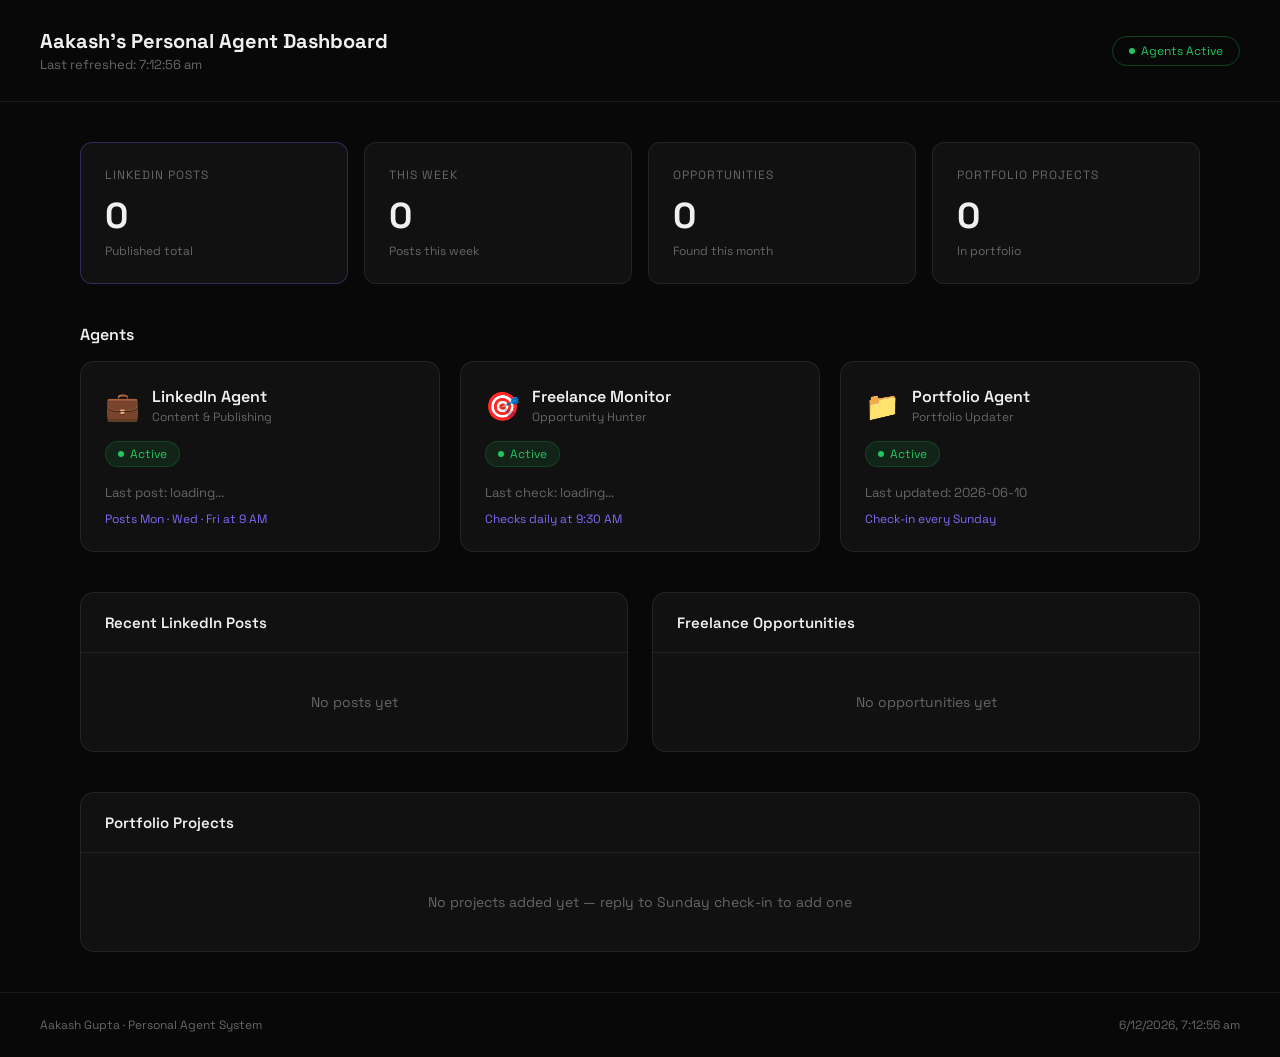
==== dashboard/index.html @ 2ecd1536 "Initial setup" ====
<!DOCTYPE html>
<html lang="en">
<head>
  <meta charset="UTF-8" />
  <meta name="viewport" content="width=device-width, initial-scale=1.0" />
  <title>Aakash — Personal Agent Dashboard</title>
  <link href="https://fonts.googleapis.com/css2?family=Space+Grotesk:wght@400;500;600;700&display=swap" rel="stylesheet" />
  <style>
    * { margin: 0; padding: 0; box-sizing: border-box; }
    :root {
      --bg: #080808; --bg2: #111; --bg3: #1a1a1a;
      --text: #f0f0f0; --muted: #666;
      --accent: #7c6af7; --green: #22c55e;
      --orange: #f5821f; --red: #ef4444;
      --border: rgba(255,255,255,0.08);
      --font: 'Space Grotesk', sans-serif;
    }
    body { background: var(--bg); color: var(--text); font-family: var(--font); min-height: 100vh; }

    .header {
      padding: 28px 40px; border-bottom: 1px solid var(--border);
      display: flex; align-items: center; justify-content: space-between;
    }
    .header-left h1 { font-size: 20px; font-weight: 700; }
    .header-left p { font-size: 13px; color: var(--muted); margin-top: 2px; }
    .header-tag {
      font-size: 12px; color: var(--green);
      border: 1px solid rgba(34,197,94,0.3);
      padding: 6px 16px; border-radius: 40px;
      display: flex; align-items: center; gap: 6px;
    }
    .header-tag::before {
      content: ''; width: 6px; height: 6px;
      background: var(--green); border-radius: 50%;
      animation: pulse 2s infinite;
    }
    @keyframes pulse { 0%,100%{opacity:1;transform:scale(1)} 50%{opacity:.5;transform:scale(1.4)} }

    .main { padding: 40px; max-width: 1200px; margin: 0 auto; }

    /* STATS ROW */
    .stats { display: grid; grid-template-columns: repeat(4,1fr); gap: 16px; margin-bottom: 40px; }
    .stat-card {
      background: var(--bg2); border: 1px solid var(--border);
      border-radius: 12px; padding: 24px;
    }
    .stat-card .label { font-size: 12px; color: var(--muted); letter-spacing: 1px; text-transform: uppercase; margin-bottom: 10px; }
    .stat-card .value { font-size: 36px; font-weight: 700; }
    .stat-card .sub { font-size: 12px; color: var(--muted); margin-top: 4px; }
    .stat-card.accent-border { border-color: rgba(124,106,247,0.3); }

    /* AGENT CARDS */
    .agents { display: grid; grid-template-columns: repeat(3,1fr); gap: 20px; margin-bottom: 40px; }
    .agent-card {
      background: var(--bg2); border: 1px solid var(--border);
      border-radius: 14px; padding: 24px;
    }
    .agent-header { display: flex; align-items: center; gap: 12px; margin-bottom: 16px; }
    .agent-icon { font-size: 28px; }
    .agent-name { font-size: 16px; font-weight: 600; }
    .agent-role { font-size: 12px; color: var(--muted); margin-top: 2px; }
    .agent-status {
      display: inline-flex; align-items: center; gap: 6px;
      font-size: 12px; padding: 4px 12px; border-radius: 40px;
      margin-bottom: 16px;
    }
    .status-active { background: rgba(34,197,94,0.1); color: var(--green); border: 1px solid rgba(34,197,94,0.2); }
    .status-idle { background: rgba(255,255,255,0.04); color: var(--muted); border: 1px solid var(--border); }
    .status-dot { width: 6px; height: 6px; border-radius: 50%; background: currentColor; }
    .agent-last { font-size: 13px; color: var(--muted); line-height: 1.5; }
    .agent-schedule { font-size: 12px; color: var(--accent); margin-top: 8px; }

    /* TABLES */
    .section-title { font-size: 16px; font-weight: 600; margin-bottom: 16px; }
    .grid2 { display: grid; grid-template-columns: 1fr 1fr; gap: 24px; margin-bottom: 40px; }

    .table-card { background: var(--bg2); border: 1px solid var(--border); border-radius: 14px; overflow: hidden; }
    .table-card .table-header { padding: 20px 24px; border-bottom: 1px solid var(--border); font-size: 15px; font-weight: 600; display: flex; align-items: center; justify-content: space-between; }
    .table-card .table-header span { font-size: 12px; color: var(--muted); font-weight: 400; }
    .table-row { padding: 14px 24px; border-bottom: 1px solid var(--border); display: flex; align-items: center; justify-content: space-between; }
    .table-row:last-child { border-bottom: none; }
    .table-row-left { font-size: 14px; }
    .table-row-left .row-sub { font-size: 12px; color: var(--muted); margin-top: 2px; }
    .badge { font-size: 11px; padding: 3px 10px; border-radius: 40px; }
    .badge-green { background: rgba(34,197,94,0.1); color: var(--green); border: 1px solid rgba(34,197,94,0.2); }
    .badge-purple { background: rgba(124,106,247,0.1); color: var(--accent); border: 1px solid rgba(124,106,247,0.2); }
    .badge-orange { background: rgba(245,130,31,0.1); color: var(--orange); border: 1px solid rgba(245,130,31,0.2); }
    .badge-red { background: rgba(239,68,68,0.1); color: var(--red); border: 1px solid rgba(239,68,68,0.2); }

    .empty { padding: 40px 24px; text-align: center; color: var(--muted); font-size: 14px; }

    .footer { padding: 24px 40px; border-top: 1px solid var(--border); font-size: 12px; color: var(--muted); display: flex; justify-content: space-between; }
  </style>
</head>
<body>

<div class="header">
  <div class="header-left">
    <h1>Aakash's Personal Agent Dashboard</h1>
    <p id="last-updated">Loading...</p>
  </div>
  <div class="header-tag">Agents Active</div>
</div>

<div class="main">

  <!-- STATS -->
  <div class="stats">
    <div class="stat-card accent-border">
      <div class="label">LinkedIn Posts</div>
      <div class="value" id="stat-posts">—</div>
      <div class="sub">Published total</div>
    </div>
    <div class="stat-card">
      <div class="label">This Week</div>
      <div class="value" id="stat-week">—</div>
      <div class="sub">Posts this week</div>
    </div>
    <div class="stat-card">
      <div class="label">Opportunities</div>
      <div class="value" id="stat-opps">—</div>
      <div class="sub">Found this month</div>
    </div>
    <div class="stat-card">
      <div class="label">Portfolio Projects</div>
      <div class="value" id="stat-projects">—</div>
      <div class="sub">In portfolio</div>
    </div>
  </div>

  <!-- AGENTS -->
  <div class="section-title">Agents</div>
  <div class="agents" style="margin-bottom:40px;">
    <div class="agent-card">
      <div class="agent-header">
        <div class="agent-icon">💼</div>
        <div>
          <div class="agent-name">LinkedIn Agent</div>
          <div class="agent-role">Content & Publishing</div>
        </div>
      </div>
      <div class="agent-status status-active"><span class="status-dot"></span>Active</div>
      <div class="agent-last" id="linkedin-last">Last post: loading...</div>
      <div class="agent-schedule">Posts Mon · Wed · Fri at 9 AM</div>
    </div>
    <div class="agent-card">
      <div class="agent-header">
        <div class="agent-icon">🎯</div>
        <div>
          <div class="agent-name">Freelance Monitor</div>
          <div class="agent-role">Opportunity Hunter</div>
        </div>
      </div>
      <div class="agent-status status-active"><span class="status-dot"></span>Active</div>
      <div class="agent-last" id="freelance-last">Last check: loading...</div>
      <div class="agent-schedule">Checks daily at 9:30 AM</div>
    </div>
    <div class="agent-card">
      <div class="agent-header">
        <div class="agent-icon">📁</div>
        <div>
          <div class="agent-name">Portfolio Agent</div>
          <div class="agent-role">Portfolio Updater</div>
        </div>
      </div>
      <div class="agent-status status-active"><span class="status-dot"></span>Active</div>
      <div class="agent-last" id="portfolio-last">Last update: loading...</div>
      <div class="agent-schedule">Check-in every Sunday</div>
    </div>
  </div>

  <!-- LINKEDIN POSTS + OPPORTUNITIES -->
  <div class="grid2">
    <div class="table-card">
      <div class="table-header">Recent LinkedIn Posts <span id="posts-count"></span></div>
      <div id="posts-list"><div class="empty">No posts yet</div></div>
    </div>
    <div class="table-card">
      <div class="table-header">Freelance Opportunities <span id="opps-count"></span></div>
      <div id="opps-list"><div class="empty">No opportunities yet</div></div>
    </div>
  </div>

  <!-- PORTFOLIO PROJECTS -->
  <div class="table-card">
    <div class="table-header">Portfolio Projects <span id="projects-count"></span></div>
    <div id="projects-list"><div class="empty">No projects added yet — reply to Sunday check-in to add one</div></div>
  </div>

</div>

<div class="footer">
  <span>Aakash Gupta · Personal Agent System</span>
  <span id="footer-time">—</span>
</div>

<script>
const BASE = '..';

async function loadJSON(path, fallback) {
  try {
    const r = await fetch(path + '?t=' + Date.now());
    if (!r.ok) return fallback;
    return await r.json();
  } catch { return fallback; }
}

function timeAgo(dateStr) {
  if (!dateStr) return 'Never';
  const d = new Date(dateStr);
  const diff = Math.floor((Date.now() - d) / 1000);
  if (diff < 60) return 'Just now';
  if (diff < 3600) return Math.floor(diff/60) + ' min ago';
  if (diff < 86400) return Math.floor(diff/3600) + ' hr ago';
  return Math.floor(diff/86400) + ' day(s) ago';
}

function isThisWeek(dateStr) {
  const d = new Date(dateStr);
  const now = new Date();
  const weekAgo = new Date(now - 7*24*60*60*1000);
  return d >= weekAgo;
}

async function render() {
  const linkedinLog = await loadJSON(BASE + '/data/linkedin_log.json', []);
  const freelanceLog = await loadJSON(BASE + '/data/freelance_log.json', []);
  const portfolio = await loadJSON(BASE + '/portfolio/data/portfolio.json', { projects: [] });

  // Stats
  const thisWeekPosts = linkedinLog.filter(p => isThisWeek(p.date)).length;
  const thisMonthOpps = freelanceLog.filter(o => {
    const d = new Date(o.date);
    const now = new Date();
    return d.getMonth() === now.getMonth() && d.getFullYear() === now.getFullYear();
  }).length;

  document.getElementById('stat-posts').textContent = linkedinLog.length || '0';
  document.getElementById('stat-week').textContent = thisWeekPosts;
  document.getElementById('stat-opps').textContent = thisMonthOpps;
  document.getElementById('stat-projects').textContent = portfolio.projects?.length || '0';

  // LinkedIn last post
  if (linkedinLog.length > 0) {
    const last = linkedinLog[linkedinLog.length - 1];
    document.getElementById('linkedin-last').textContent = 'Last post: ' + last.date + ' — ' + last.topic?.substring(0, 50) + '...';
  }

  // Freelance last check
  if (freelanceLog.length > 0) {
    const last = freelanceLog[freelanceLog.length - 1];
    document.getElementById('freelance-last').textContent = 'Last found: ' + last.date + ' — ' + last.title;
  }

  // Portfolio last update
  if (portfolio.last_updated) {
    document.getElementById('portfolio-last').textContent = 'Last updated: ' + portfolio.last_updated;
  }

  // Posts list
  const postsList = document.getElementById('posts-list');
  if (linkedinLog.length > 0) {
    postsList.innerHTML = [...linkedinLog].reverse().slice(0, 8).map(p => `
      <div class="table-row">
        <div class="table-row-left">
          <div>${p.topic?.substring(0, 55)}${p.topic?.length > 55 ? '...' : ''}</div>
          <div class="row-sub">${p.date}</div>
        </div>
        <span class="badge ${p.status === 'published' ? 'badge-green' : 'badge-red'}">${p.status}</span>
      </div>
    `).join('');
    document.getElementById('posts-count').textContent = linkedinLog.length + ' total';
  }

  // Opportunities list
  const oppsList = document.getElementById('opps-list');
  if (freelanceLog.length > 0) {
    oppsList.innerHTML = [...freelanceLog].reverse().slice(0, 8).map(o => `
      <div class="table-row">
        <div class="table-row-left">
          <div>${o.title} · ${o.company}</div>
          <div class="row-sub">${o.location} · ${o.date}</div>
        </div>
        <span class="badge badge-purple">Social Media</span>
      </div>
    `).join('');
    document.getElementById('opps-count').textContent = freelanceLog.length + ' total';
  }

  // Projects list
  const projectsList = document.getElementById('projects-list');
  if (portfolio.projects?.length > 0) {
    projectsList.innerHTML = portfolio.projects.map(p => `
      <div class="table-row">
        <div class="table-row-left">
          <div>${p.emoji || '💼'} ${p.title}</div>
          <div class="row-sub">${p.category} · ${p.date}</div>
        </div>
        <span class="badge badge-orange">${p.category}</span>
      </div>
    `).join('');
    document.getElementById('projects-count').textContent = portfolio.projects.length + ' projects';
  }

  document.getElementById('last-updated').textContent = 'Last refreshed: ' + new Date().toLocaleTimeString('en-IN');
  document.getElementById('footer-time').textContent = new Date().toLocaleString('en-IN');
}

render();
setInterval(render, 60000); // Refresh every minute
</script>
</body>
</html>
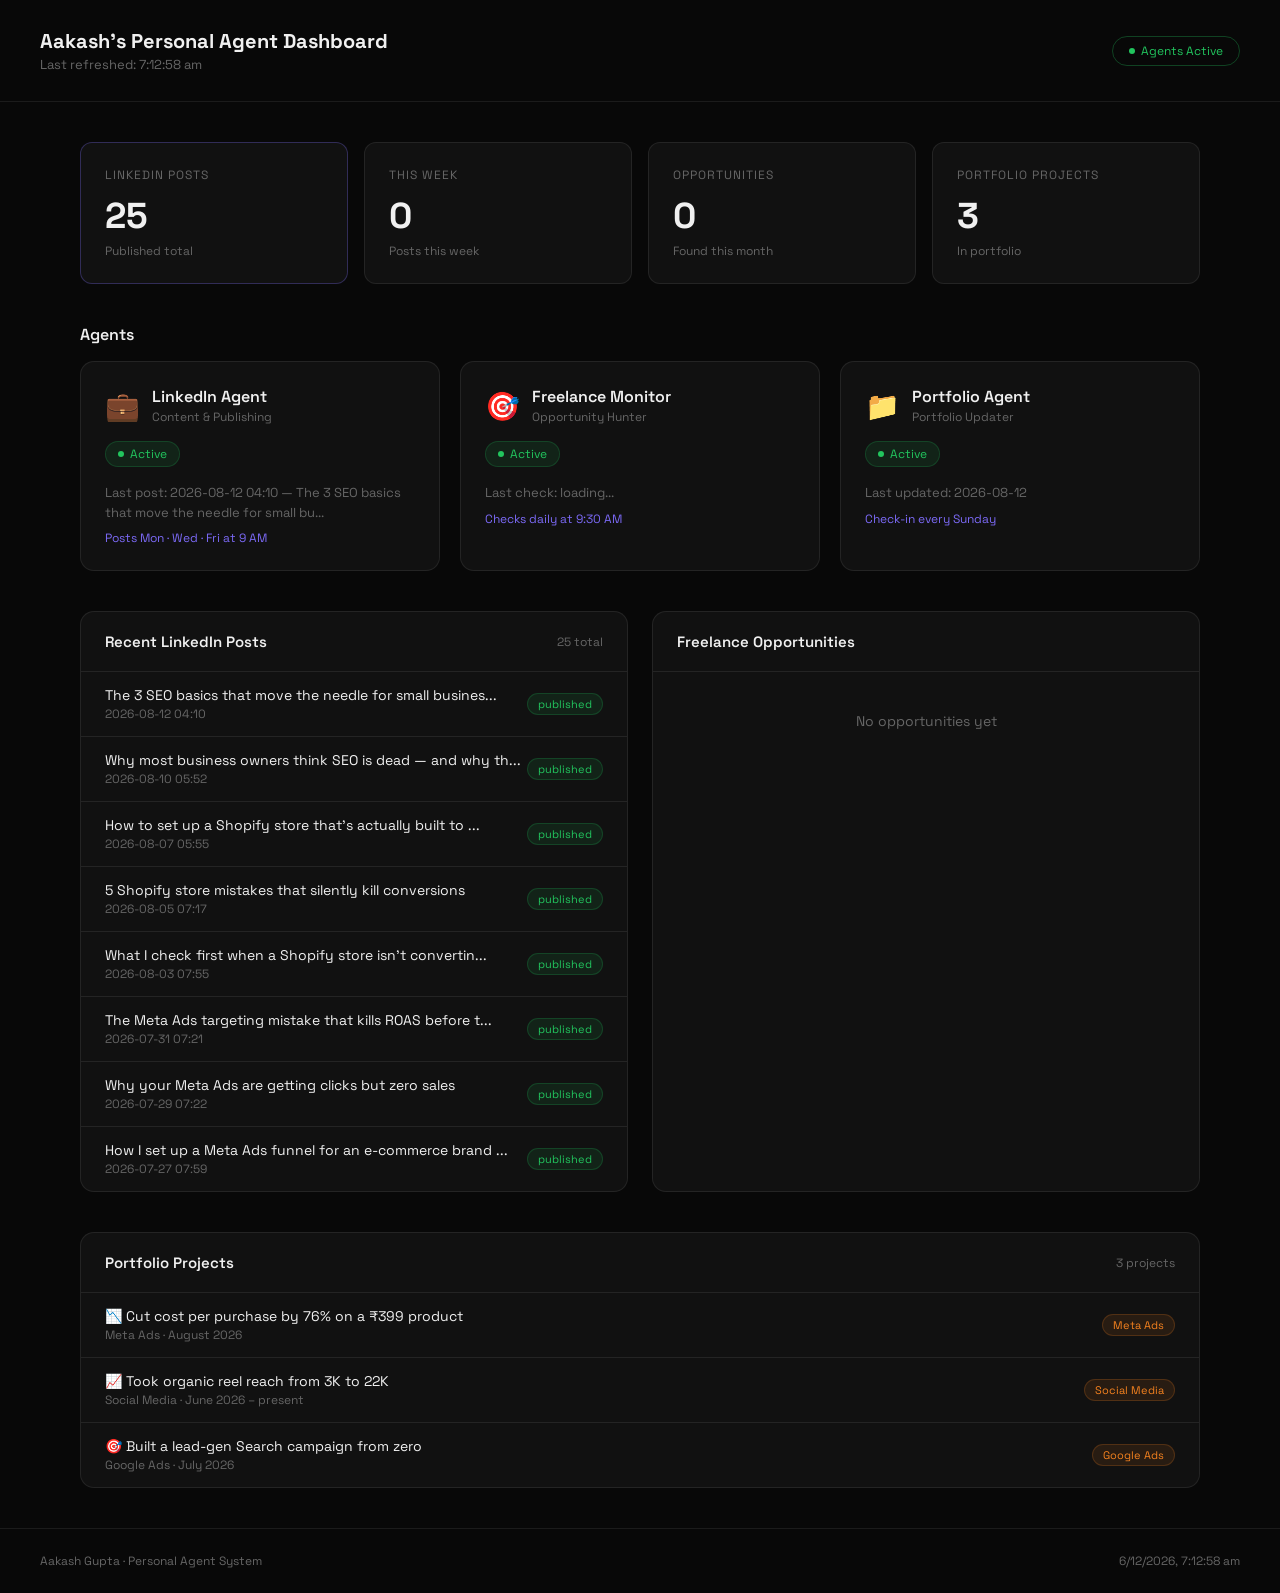
==== commit 6fb173eb: "Move portfolio to repo root for a short user-site URL; update all paths after username/repo rename" ====
--- a/dashboard/index.html
+++ b/dashboard/index.html
@@ -225,7 +225,7 @@
 async function render() {
   const linkedinLog = await loadJSON(BASE + '/data/linkedin_log.json', []);
   const freelanceLog = await loadJSON(BASE + '/data/freelance_log.json', []);
-  const portfolio = await loadJSON(BASE + '/portfolio/data/portfolio.json', { projects: [] });
+  const portfolio = await loadJSON(BASE + '/assets/portfolio.json', { projects: [] });
 
   // Stats
   const thisWeekPosts = linkedinLog.filter(p => isThisWeek(p.date)).length;
